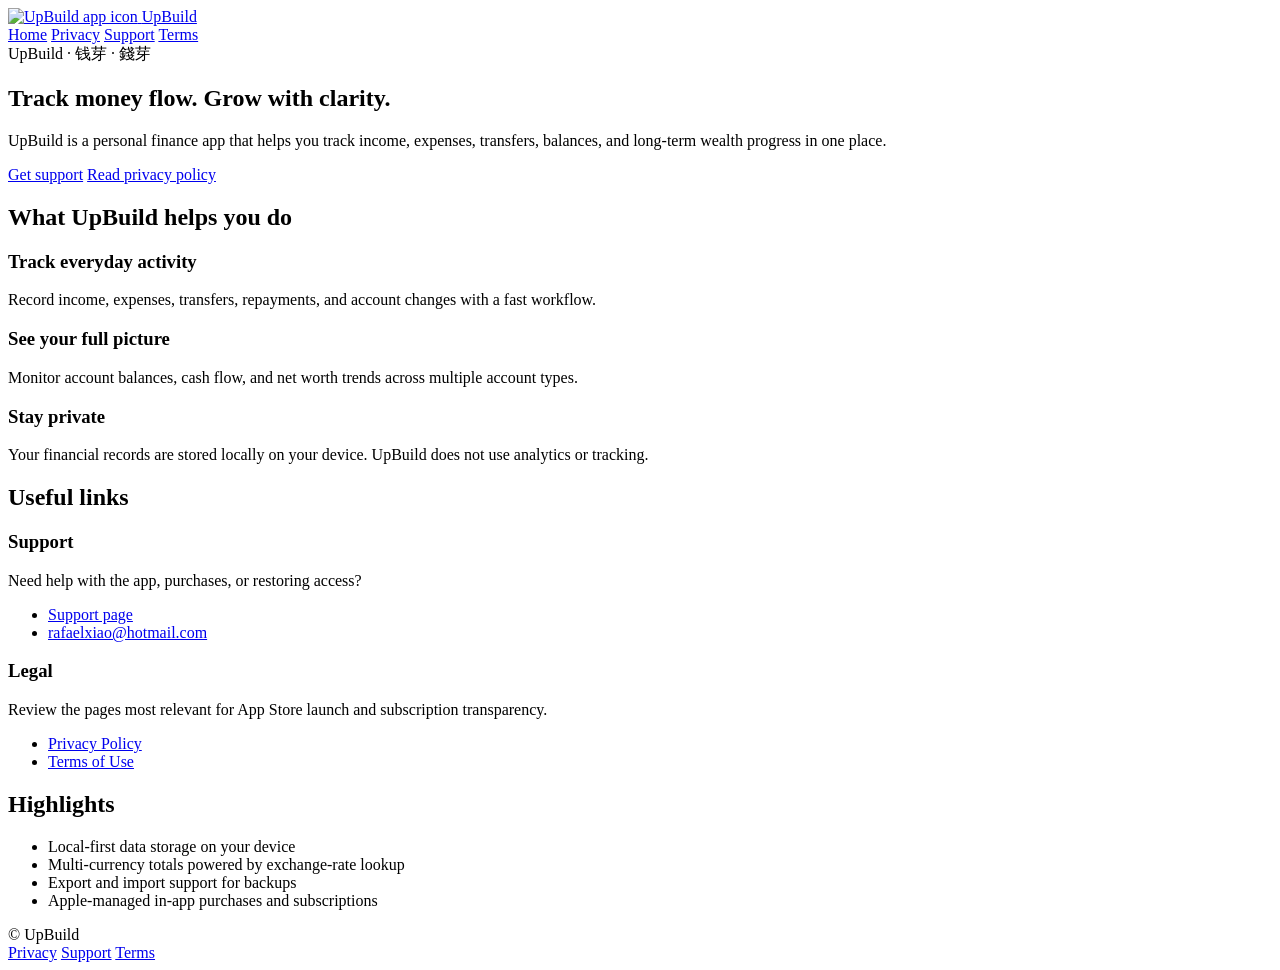
==== index.html @ 631ba572 "Create index.html" ====
<!DOCTYPE html>
<html lang="en">
<head>
  <meta charset="UTF-8">
  <meta name="viewport" content="width=device-width, initial-scale=1.0">
  <meta name="description" content="UpBuild is a personal finance app for tracking money flow, balances, and growth across accounts.">
  <title>UpBuild</title>
  <link rel="icon" type="image/png" href="assets/icon.png">
  <link rel="stylesheet" href="assets/style.css">
</head>
<body>
  <header class="site-header">
    <div class="container nav">
      <a class="brand" href="index.html">
        <span class="brand-mark">
          <img src="assets/icon.png" alt="UpBuild app icon">
        </span>
        <span>UpBuild</span>
      </a>
      <nav class="nav-links" aria-label="Primary">
        <a href="index.html">Home</a>
        <a href="privacy.html">Privacy</a>
        <a href="support.html">Support</a>
        <a href="terms.html">Terms</a>
      </nav>
    </div>
  </header>

  <main>
    <section class="hero">
      <div class="container">
        <div class="hero-card">
          <div class="hero-kicker">UpBuild · 钱芽 · 錢芽</div>
          <h1>Track money flow. Grow with clarity.</h1>
          <p>
            UpBuild is a personal finance app that helps you track income, expenses, transfers,
            balances, and long-term wealth progress in one place.
          </p>
          <div class="hero-actions">
            <a class="button" href="support.html">Get support</a>
            <a class="button-secondary" href="privacy.html">Read privacy policy</a>
          </div>
        </div>
      </div>
    </section>

    <section class="section">
      <div class="container">
        <h2 class="section-title">What UpBuild helps you do</h2>
        <div class="grid grid-3">
          <article class="card">
            <h3>Track everyday activity</h3>
            <p>Record income, expenses, transfers, repayments, and account changes with a fast workflow.</p>
          </article>
          <article class="card">
            <h3>See your full picture</h3>
            <p>Monitor account balances, cash flow, and net worth trends across multiple account types.</p>
          </article>
          <article class="card">
            <h3>Stay private</h3>
            <p>Your financial records are stored locally on your device. UpBuild does not use analytics or tracking.</p>
          </article>
        </div>
      </div>
    </section>

    <section class="section">
      <div class="container">
        <h2 class="section-title">Useful links</h2>
        <div class="grid grid-2">
          <article class="card">
            <h3>Support</h3>
            <p>Need help with the app, purchases, or restoring access?</p>
            <ul class="link-list">
              <li><a href="support.html">Support page</a></li>
              <li><a href="mailto:rafaelxiao@hotmail.com">rafaelxiao@hotmail.com</a></li>
            </ul>
          </article>
          <article class="card">
            <h3>Legal</h3>
            <p>Review the pages most relevant for App Store launch and subscription transparency.</p>
            <ul class="link-list">
              <li><a href="privacy.html">Privacy Policy</a></li>
              <li><a href="terms.html">Terms of Use</a></li>
            </ul>
          </article>
        </div>
      </div>
    </section>

    <section class="section">
      <div class="container">
        <h2 class="section-title">Highlights</h2>
        <div class="card">
          <ul class="check-list">
            <li>Local-first data storage on your device</li>
            <li>Multi-currency totals powered by exchange-rate lookup</li>
            <li>Export and import support for backups</li>
            <li>Apple-managed in-app purchases and subscriptions</li>
          </ul>
        </div>
      </div>
    </section>
  </main>

  <footer class="footer">
    <div class="container footer-inner">
      <div>© UpBuild</div>
      <div class="inline-links">
        <a href="privacy.html">Privacy</a>
        <a href="support.html">Support</a>
        <a href="terms.html">Terms</a>
      </div>
    </div>
  </footer>
</body>
</html>
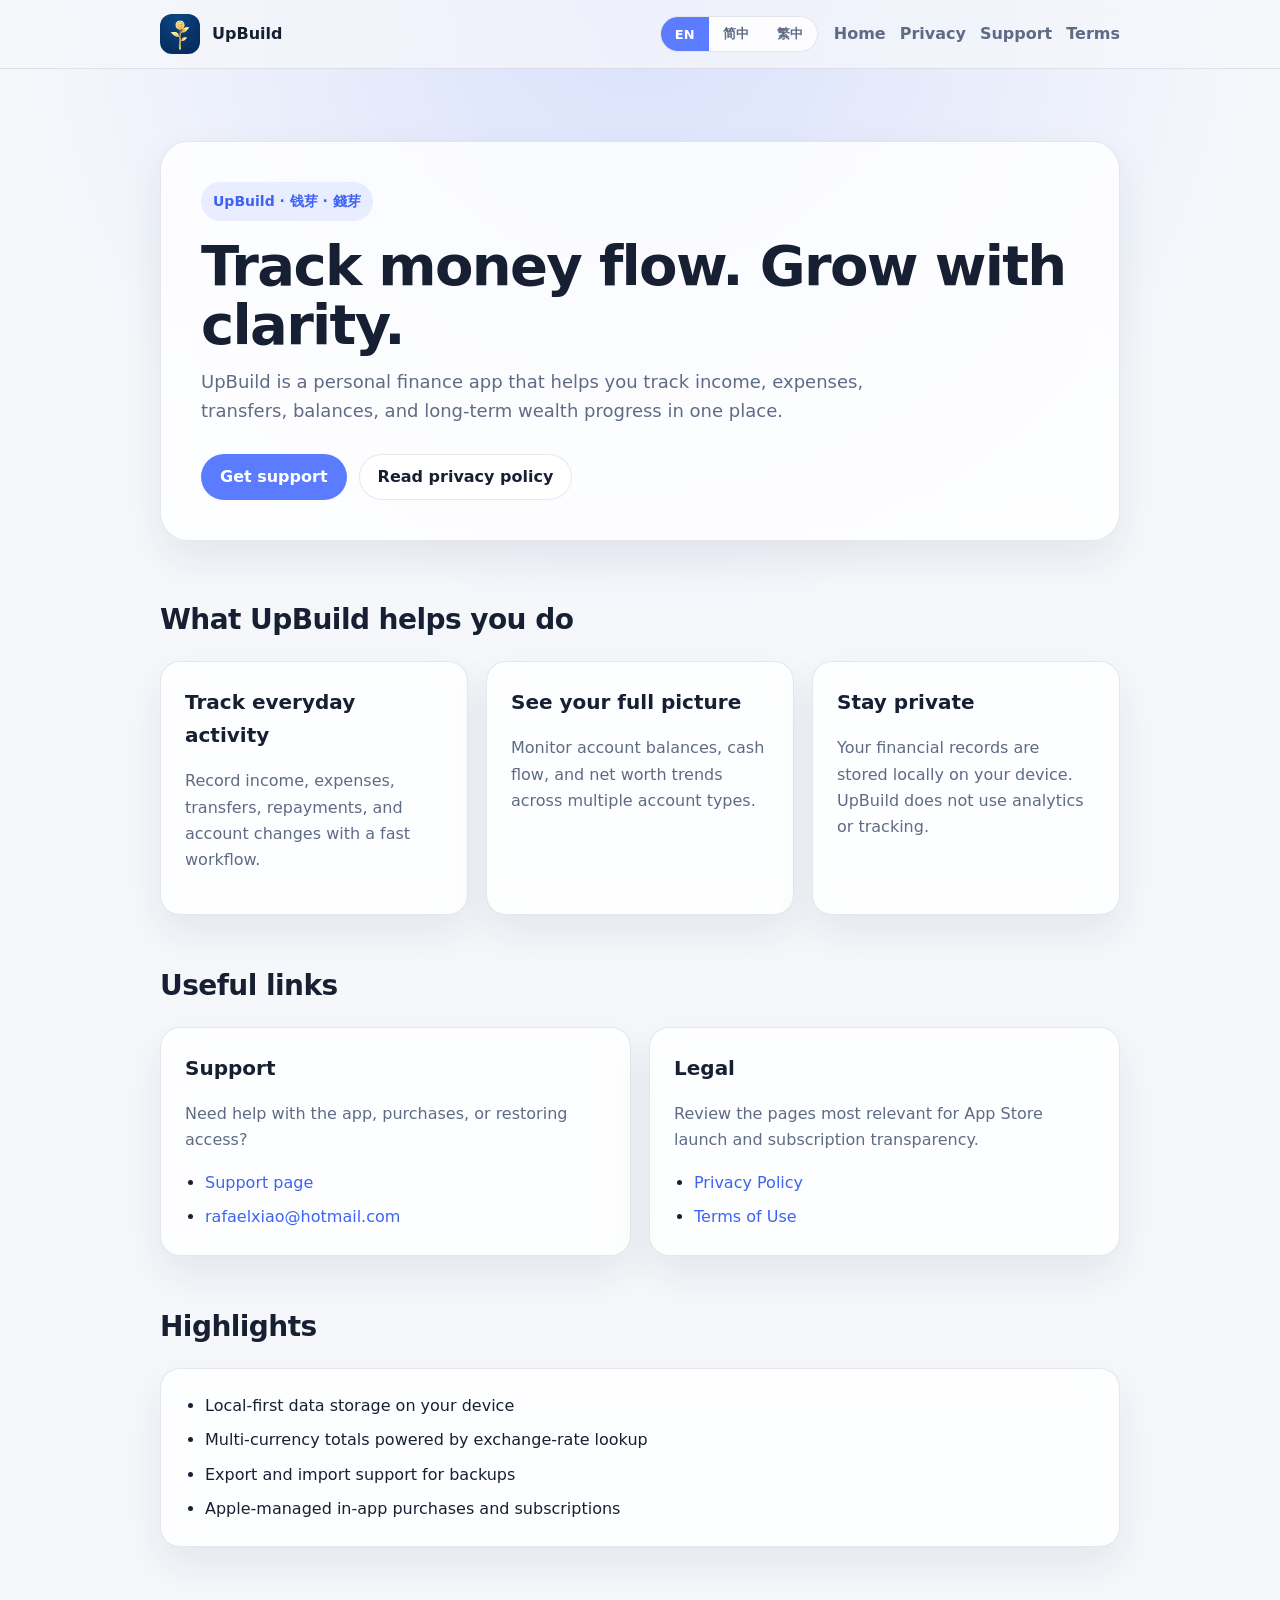
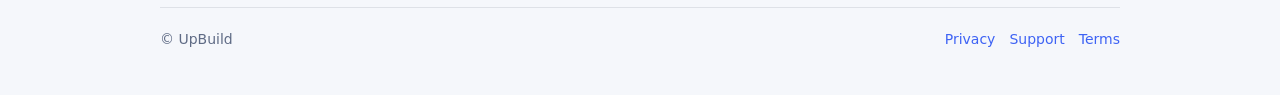
==== commit 7bc527c3: "Update index.html" ====
--- a/index.html
+++ b/index.html
@@ -7,6 +7,41 @@
   <title>UpBuild</title>
   <link rel="icon" type="image/png" href="assets/icon.png">
   <link rel="stylesheet" href="assets/style.css">
+  <script src="assets/i18n.js" defer></script>
+  <script>
+    window.I18N = {
+      "nav.home":    { en: "Home", "zh-Hans": "首页", "zh-Hant": "首頁" },
+      "nav.privacy": { en: "Privacy", "zh-Hans": "隐私", "zh-Hant": "隱私" },
+      "nav.support": { en: "Support", "zh-Hans": "支持", "zh-Hant": "支援" },
+      "nav.terms":   { en: "Terms", "zh-Hans": "条款", "zh-Hant": "條款" },
+      "hero.kicker": { en: "UpBuild · 钱芽 · 錢芽", "zh-Hans": "UpBuild · 钱芽 · 錢芽", "zh-Hant": "UpBuild · 钱芽 · 錢芽" },
+      "hero.title":  { en: "Track money flow. Grow with clarity.", "zh-Hans": "追踪资金流动，清晰掌握财富增长", "zh-Hant": "追蹤資金流動，清晰掌握財富增長" },
+      "hero.desc":   { en: "UpBuild is a personal finance app that helps you track income, expenses, transfers, balances, and long-term wealth progress in one place.", "zh-Hans": "UpBuild 是一款个人财务应用，帮助你在一个地方追踪收入、支出、转账、余额和长期财富进展。", "zh-Hant": "UpBuild 是一款個人財務應用，幫助您在一個地方追蹤收入、支出、轉帳、餘額和長期財富進展。" },
+      "hero.support":    { en: "Get support", "zh-Hans": "获取支持", "zh-Hant": "獲取支援" },
+      "hero.privacy":    { en: "Read privacy policy", "zh-Hans": "阅读隐私政策", "zh-Hant": "閱讀隱私政策" },
+      "section.features": { en: "What UpBuild helps you do", "zh-Hans": "UpBuild 帮你做什么", "zh-Hant": "UpBuild 幫你做什麼" },
+      "feat1.title": { en: "Track everyday activity", "zh-Hans": "追踪日常收支", "zh-Hant": "追蹤日常收支" },
+      "feat1.desc":  { en: "Record income, expenses, transfers, repayments, and account changes with a fast workflow.", "zh-Hans": "快速记录收入、支出、转账、还款和账户变动。", "zh-Hant": "快速記錄收入、支出、轉帳、還款和帳戶變動。" },
+      "feat2.title": { en: "See your full picture", "zh-Hans": "全局一目了然", "zh-Hant": "全局一目瞭然" },
+      "feat2.desc":  { en: "Monitor account balances, cash flow, and net worth trends across multiple account types.", "zh-Hans": "监控多类型账户的余额、现金流和净资产趋势。", "zh-Hant": "監控多類型帳戶的餘額、現金流和淨資產趨勢。" },
+      "feat3.title": { en: "Stay private", "zh-Hans": "隐私安全", "zh-Hant": "隱私安全" },
+      "feat3.desc":  { en: "Your financial records are stored locally on your device. UpBuild does not use analytics or tracking.", "zh-Hans": "你的财务记录仅存储在设备本地。UpBuild 不使用任何分析或追踪服务。", "zh-Hant": "您的財務記錄僅存儲在設備本地。UpBuild 不使用任何分析或追蹤服務。" },
+      "section.links": { en: "Useful links", "zh-Hans": "实用链接", "zh-Hant": "實用連結" },
+      "links.support.title": { en: "Support", "zh-Hans": "支持", "zh-Hant": "支援" },
+      "links.support.desc":  { en: "Need help with the app, purchases, or restoring access?", "zh-Hans": "需要应用、购买或恢复访问方面的帮助？", "zh-Hant": "需要應用、購買或恢復訪問方面的幫助？" },
+      "links.support.page":  { en: "Support page", "zh-Hans": "支持页面", "zh-Hant": "支援頁面" },
+      "links.legal.title": { en: "Legal", "zh-Hans": "法律条款", "zh-Hant": "法律條款" },
+      "links.legal.desc":  { en: "Review the pages most relevant for App Store launch and subscription transparency.", "zh-Hans": "查看与 App Store 上架和订阅透明度相关的页面。", "zh-Hant": "查看與 App Store 上架和訂閱透明度相關的頁面。" },
+      "links.legal.privacy": { en: "Privacy Policy", "zh-Hans": "隐私政策", "zh-Hant": "隱私政策" },
+      "links.legal.terms":  { en: "Terms of Use", "zh-Hans": "使用条款", "zh-Hant": "使用條款" },
+      "section.highlights": { en: "Highlights", "zh-Hans": "亮点", "zh-Hant": "亮點" },
+      "hl1": { en: "Local-first data storage on your device", "zh-Hans": "数据优先存储在设备本地", "zh-Hant": "數據優先存儲在設備本地" },
+      "hl2": { en: "Multi-currency totals powered by exchange-rate lookup", "zh-Hans": "多币种汇总，实时汇率换算", "zh-Hant": "多幣種匯總，實時匯率換算" },
+      "hl3": { en: "Export and import support for backups", "zh-Hans": "支持导出导入备份", "zh-Hant": "支持導出導入備份" },
+      "hl4": { en: "Apple-managed in-app purchases and subscriptions", "zh-Hans": "由 Apple 管理的应用内购买和订阅", "zh-Hant": "由 Apple 管理的應用內購買和訂閱" },
+      "footer.copy": { en: "© UpBuild", "zh-Hans": "© UpBuild", "zh-Hant": "© UpBuild" }
+    };
+  </script>
 </head>
 <body>
   <header class="site-header">
@@ -17,12 +52,15 @@
         </span>
         <span>UpBuild</span>
       </a>
-      <nav class="nav-links" aria-label="Primary">
-        <a href="index.html">Home</a>
-        <a href="privacy.html">Privacy</a>
-        <a href="support.html">Support</a>
-        <a href="terms.html">Terms</a>
-      </nav>
+      <div class="nav-right">
+        <div class="lang-switcher"></div>
+        <nav class="nav-links" aria-label="Primary">
+          <a href="index.html" data-i18n="nav.home">Home</a>
+          <a href="privacy.html" data-i18n="nav.privacy">Privacy</a>
+          <a href="support.html" data-i18n="nav.support">Support</a>
+          <a href="terms.html" data-i18n="nav.terms">Terms</a>
+        </nav>
+      </div>
     </div>
   </header>
 
@@ -30,15 +68,15 @@
     <section class="hero">
       <div class="container">
         <div class="hero-card">
-          <div class="hero-kicker">UpBuild · 钱芽 · 錢芽</div>
-          <h1>Track money flow. Grow with clarity.</h1>
-          <p>
+          <div class="hero-kicker" data-i18n="hero.kicker">UpBuild · 钱芽 · 錢芽</div>
+          <h1 data-i18n="hero.title">Track money flow. Grow with clarity.</h1>
+          <p data-i18n="hero.desc">
             UpBuild is a personal finance app that helps you track income, expenses, transfers,
             balances, and long-term wealth progress in one place.
           </p>
           <div class="hero-actions">
-            <a class="button" href="support.html">Get support</a>
-            <a class="button-secondary" href="privacy.html">Read privacy policy</a>
+            <a class="button" href="support.html" data-i18n="hero.support">Get support</a>
+            <a class="button-secondary" href="privacy.html" data-i18n="hero.privacy">Read privacy policy</a>
           </div>
         </div>
       </div>
@@ -46,19 +84,19 @@
 
     <section class="section">
       <div class="container">
-        <h2 class="section-title">What UpBuild helps you do</h2>
+        <h2 class="section-title" data-i18n="section.features">What UpBuild helps you do</h2>
         <div class="grid grid-3">
           <article class="card">
-            <h3>Track everyday activity</h3>
-            <p>Record income, expenses, transfers, repayments, and account changes with a fast workflow.</p>
+            <h3 data-i18n="feat1.title">Track everyday activity</h3>
+            <p data-i18n="feat1.desc">Record income, expenses, transfers, repayments, and account changes with a fast workflow.</p>
           </article>
           <article class="card">
-            <h3>See your full picture</h3>
-            <p>Monitor account balances, cash flow, and net worth trends across multiple account types.</p>
+            <h3 data-i18n="feat2.title">See your full picture</h3>
+            <p data-i18n="feat2.desc">Monitor account balances, cash flow, and net worth trends across multiple account types.</p>
           </article>
           <article class="card">
-            <h3>Stay private</h3>
-            <p>Your financial records are stored locally on your device. UpBuild does not use analytics or tracking.</p>
+            <h3 data-i18n="feat3.title">Stay private</h3>
+            <p data-i18n="feat3.desc">Your financial records are stored locally on your device. UpBuild does not use analytics or tracking.</p>
           </article>
         </div>
       </div>
@@ -66,22 +104,22 @@
 
     <section class="section">
       <div class="container">
-        <h2 class="section-title">Useful links</h2>
+        <h2 class="section-title" data-i18n="section.links">Useful links</h2>
         <div class="grid grid-2">
           <article class="card">
-            <h3>Support</h3>
-            <p>Need help with the app, purchases, or restoring access?</p>
+            <h3 data-i18n="links.support.title">Support</h3>
+            <p data-i18n="links.support.desc">Need help with the app, purchases, or restoring access?</p>
             <ul class="link-list">
-              <li><a href="support.html">Support page</a></li>
+              <li><a href="support.html" data-i18n="links.support.page">Support page</a></li>
               <li><a href="mailto:rafaelxiao@hotmail.com">rafaelxiao@hotmail.com</a></li>
             </ul>
           </article>
           <article class="card">
-            <h3>Legal</h3>
-            <p>Review the pages most relevant for App Store launch and subscription transparency.</p>
+            <h3 data-i18n="links.legal.title">Legal</h3>
+            <p data-i18n="links.legal.desc">Review the pages most relevant for App Store launch and subscription transparency.</p>
             <ul class="link-list">
-              <li><a href="privacy.html">Privacy Policy</a></li>
-              <li><a href="terms.html">Terms of Use</a></li>
+              <li><a href="privacy.html" data-i18n="links.legal.privacy">Privacy Policy</a></li>
+              <li><a href="terms.html" data-i18n="links.legal.terms">Terms of Use</a></li>
             </ul>
           </article>
         </div>
@@ -90,13 +128,13 @@
 
     <section class="section">
       <div class="container">
-        <h2 class="section-title">Highlights</h2>
+        <h2 class="section-title" data-i18n="section.highlights">Highlights</h2>
         <div class="card">
           <ul class="check-list">
-            <li>Local-first data storage on your device</li>
-            <li>Multi-currency totals powered by exchange-rate lookup</li>
-            <li>Export and import support for backups</li>
-            <li>Apple-managed in-app purchases and subscriptions</li>
+            <li data-i18n="hl1">Local-first data storage on your device</li>
+            <li data-i18n="hl2">Multi-currency totals powered by exchange-rate lookup</li>
+            <li data-i18n="hl3">Export and import support for backups</li>
+            <li data-i18n="hl4">Apple-managed in-app purchases and subscriptions</li>
           </ul>
         </div>
       </div>
@@ -105,11 +143,11 @@
 
   <footer class="footer">
     <div class="container footer-inner">
-      <div>© UpBuild</div>
+      <div data-i18n="footer.copy">© UpBuild</div>
       <div class="inline-links">
-        <a href="privacy.html">Privacy</a>
-        <a href="support.html">Support</a>
-        <a href="terms.html">Terms</a>
+        <a href="privacy.html" data-i18n="nav.privacy">Privacy</a>
+        <a href="support.html" data-i18n="nav.support">Support</a>
+        <a href="terms.html" data-i18n="nav.terms">Terms</a>
       </div>
     </div>
   </footer>
--- a/assets/style.css
+++ b/assets/style.css
@@ -0,0 +1,393 @@
+:root {
+  color-scheme: light dark;
+  --bg: #f5f7fb;
+  --surface: rgba(255, 255, 255, 0.82);
+  --surface-strong: rgba(255, 255, 255, 0.94);
+  --text: #172033;
+  --text-secondary: #5f6b85;
+  --border: rgba(23, 32, 51, 0.1);
+  --accent: #5b7cff;
+  --accent-strong: #3e63f4;
+  --shadow: 0 18px 40px rgba(31, 41, 55, 0.08);
+  --success: #127a4a;
+  --max-width: 960px;
+  --radius: 20px;
+}
+
+@media (prefers-color-scheme: dark) {
+  :root {
+    --bg: #0f1420;
+    --surface: rgba(20, 27, 41, 0.82);
+    --surface-strong: rgba(20, 27, 41, 0.94);
+    --text: #eef2ff;
+    --text-secondary: #a6b1c8;
+    --border: rgba(255, 255, 255, 0.08);
+    --shadow: 0 18px 40px rgba(0, 0, 0, 0.28);
+  }
+}
+
+* {
+  box-sizing: border-box;
+}
+
+html {
+  scroll-behavior: smooth;
+}
+
+body {
+  margin: 0;
+  font-family: Inter, ui-sans-serif, system-ui, -apple-system, BlinkMacSystemFont, "Segoe UI", sans-serif;
+  background:
+    radial-gradient(circle at top, rgba(91, 124, 255, 0.18), transparent 34%),
+    var(--bg);
+  color: var(--text);
+  line-height: 1.65;
+}
+
+img {
+  max-width: 100%;
+}
+
+a {
+  color: var(--accent-strong);
+  text-decoration: none;
+}
+
+a:hover {
+  text-decoration: underline;
+}
+
+.container {
+  width: min(calc(100% - 32px), var(--max-width));
+  margin: 0 auto;
+}
+
+.site-header {
+  position: sticky;
+  top: 0;
+  z-index: 10;
+  backdrop-filter: blur(18px);
+  background: rgba(245, 247, 251, 0.72);
+  border-bottom: 1px solid var(--border);
+}
+
+@media (prefers-color-scheme: dark) {
+  .site-header {
+    background: rgba(15, 20, 32, 0.72);
+  }
+}
+
+.nav {
+  display: flex;
+  align-items: center;
+  justify-content: space-between;
+  gap: 16px;
+  min-height: 68px;
+}
+
+.brand {
+  display: inline-flex;
+  align-items: center;
+  gap: 12px;
+  font-weight: 700;
+  color: var(--text);
+}
+
+.brand-mark {
+  width: 40px;
+  height: 40px;
+  display: inline-flex;
+  align-items: center;
+  justify-content: center;
+  border-radius: 12px;
+  overflow: hidden;
+  flex-shrink: 0;
+}
+
+.brand-mark img {
+  width: 100%;
+  height: 100%;
+  display: block;
+  object-fit: cover;
+}
+
+.nav-links {
+  display: flex;
+  flex-wrap: wrap;
+  gap: 14px;
+  align-items: center;
+}
+
+.nav-links a {
+  color: var(--text-secondary);
+  font-weight: 600;
+}
+
+.nav-right {
+  display: flex;
+  align-items: center;
+  gap: 16px;
+  flex-wrap: wrap;
+}
+
+.hero {
+  padding: 72px 0 40px;
+}
+
+.hero-card,
+.card,
+.page-card {
+  background: var(--surface);
+  border: 1px solid var(--border);
+  box-shadow: var(--shadow);
+  backdrop-filter: blur(18px);
+}
+
+.hero-card {
+  padding: 40px;
+  border-radius: 28px;
+}
+
+.hero-kicker {
+  display: inline-flex;
+  align-items: center;
+  gap: 8px;
+  padding: 8px 12px;
+  border-radius: 999px;
+  background: rgba(91, 124, 255, 0.12);
+  color: var(--accent-strong);
+  font-weight: 700;
+  font-size: 14px;
+}
+
+.hero h1,
+.page-hero h1 {
+  margin: 16px 0 12px;
+  font-size: clamp(36px, 7vw, 56px);
+  line-height: 1.05;
+  letter-spacing: -0.03em;
+}
+
+.hero p,
+.page-hero p {
+  margin: 0;
+  max-width: 720px;
+  color: var(--text-secondary);
+  font-size: 18px;
+}
+
+.hero-actions {
+  display: flex;
+  flex-wrap: wrap;
+  gap: 12px;
+  margin-top: 28px;
+}
+
+.button,
+.button-secondary {
+  display: inline-flex;
+  align-items: center;
+  justify-content: center;
+  min-height: 46px;
+  padding: 0 18px;
+  border-radius: 999px;
+  font-weight: 700;
+  border: 1px solid transparent;
+}
+
+.button {
+  background: var(--accent);
+  color: white;
+}
+
+.button:hover {
+  text-decoration: none;
+  background: var(--accent-strong);
+}
+
+.button-secondary {
+  color: var(--text);
+  background: var(--surface-strong);
+  border-color: var(--border);
+}
+
+.button-secondary:hover {
+  text-decoration: none;
+}
+
+.section {
+  padding: 16px 0 32px;
+}
+
+.section-title {
+  margin: 0 0 18px;
+  font-size: 28px;
+  letter-spacing: -0.02em;
+}
+
+.grid {
+  display: grid;
+  gap: 18px;
+}
+
+.grid-3 {
+  grid-template-columns: repeat(3, minmax(0, 1fr));
+}
+
+.grid-2 {
+  grid-template-columns: repeat(2, minmax(0, 1fr));
+}
+
+.card,
+.page-card {
+  border-radius: var(--radius);
+}
+
+.card {
+  padding: 24px;
+}
+
+.card h3,
+.page-card h2 {
+  margin-top: 0;
+  margin-bottom: 10px;
+  font-size: 20px;
+}
+
+.card p,
+.page-card p,
+.page-card li {
+  color: var(--text-secondary);
+}
+
+.check-list,
+.link-list,
+.policy-list {
+  margin: 0;
+  padding-left: 20px;
+}
+
+.policy-list li + li,
+.check-list li + li,
+.link-list li + li {
+  margin-top: 8px;
+}
+
+.page-shell {
+  padding: 40px 0 60px;
+}
+
+.page-hero {
+  margin-bottom: 20px;
+}
+
+.page-card {
+  padding: 28px;
+  margin-bottom: 16px;
+}
+
+.page-card h2 {
+  scroll-margin-top: 100px;
+}
+
+.note {
+  padding: 14px 16px;
+  border-radius: 16px;
+  background: rgba(91, 124, 255, 0.08);
+  color: var(--text);
+}
+
+.footer {
+  padding: 28px 0 44px;
+  color: var(--text-secondary);
+  font-size: 14px;
+}
+
+.footer-inner {
+  display: flex;
+  flex-wrap: wrap;
+  gap: 12px;
+  align-items: center;
+  justify-content: space-between;
+  border-top: 1px solid var(--border);
+  padding-top: 20px;
+}
+
+.inline-links {
+  display: flex;
+  flex-wrap: wrap;
+  gap: 14px;
+}
+
+.muted {
+  color: var(--text-secondary);
+}
+
+/* Language switcher */
+.lang-switcher {
+  display: inline-flex;
+  gap: 0;
+  border-radius: 999px;
+  background: var(--surface);
+  border: 1px solid var(--border);
+  overflow: hidden;
+}
+
+.lang-btn {
+  display: inline-flex;
+  align-items: center;
+  justify-content: center;
+  min-width: 48px;
+  height: 34px;
+  padding: 0 14px;
+  border: none;
+  background: transparent;
+  color: var(--text-secondary);
+  font-weight: 700;
+  font-size: 13px;
+  cursor: pointer;
+  transition: background 0.15s, color 0.15s;
+  font-family: inherit;
+}
+
+.lang-btn:hover {
+  background: rgba(91, 124, 255, 0.08);
+}
+
+.lang-btn-active {
+  background: var(--accent);
+  color: white;
+}
+
+.lang-btn-active:hover {
+  background: var(--accent-strong);
+}
+
+@media (prefers-color-scheme: dark) {
+  .lang-switcher {
+    background: var(--surface-strong);
+  }
+}
+
+@media (max-width: 820px) {
+  .grid-3,
+  .grid-2 {
+    grid-template-columns: 1fr;
+  }
+
+  .hero-card,
+  .page-card {
+    padding: 24px;
+  }
+
+  .nav {
+    align-items: flex-start;
+    flex-direction: column;
+    justify-content: center;
+    padding: 14px 0;
+  }
+
+  .hero {
+    padding-top: 36px;
+  }
+}
